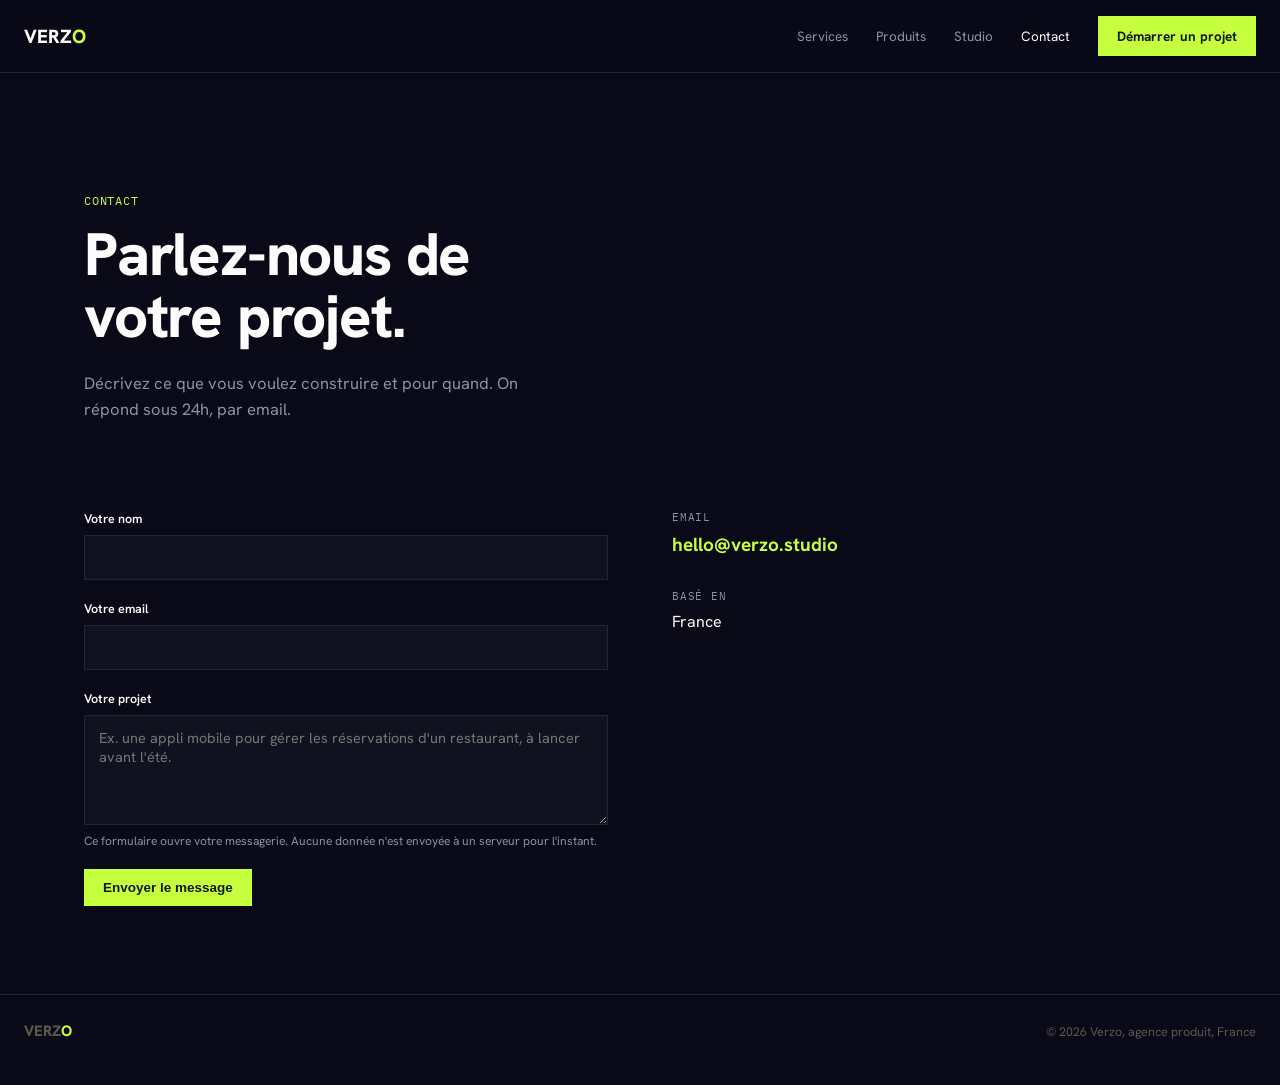
==== contact.html @ e253a52f "Initial Verzo site Static zero-build site: home, services, produits, studio, contact." ====
<!doctype html>
<html lang="fr">
<head>
<meta charset="utf-8">
<meta name="viewport" content="width=device-width, initial-scale=1">
<title>Contact · Verzo</title>
<meta name="description" content="Un projet en tête ? Écrivez à Verzo, réponse sous 24h.">
<link rel="stylesheet" href="styles.css">
</head>
<body>

<nav>
  <a href="index.html" class="logo">VERZ<span class="dot">O</span></a>
  <div class="navlinks">
    <a href="services.html" class="navlink">Services</a>
    <a href="produits.html" class="navlink">Produits</a>
    <a href="studio.html" class="navlink">Studio</a>
    <a href="contact.html" class="navlink active">Contact</a>
    <a class="btn-primary" href="mailto:hello@verzo.studio">Démarrer un projet</a>
  </div>
</nav>

<header class="page-header" style="padding-bottom:0;">
  <div class="wrap">
    <span class="kicker mono">Contact</span>
    <h1>Parlez-nous de votre projet.</h1>
    <p>Décrivez ce que vous voulez construire et pour quand. On répond sous 24h, par email.</p>
  </div>
</header>

<section class="on-black reveal">
  <div class="wrap two-col-even">
    <form action="mailto:hello@verzo.studio" method="post" enctype="text/plain" style="display:flex; flex-direction:column; gap:20px;">
      <div class="field">
        <label for="name">Votre nom</label>
        <input id="name" name="name" type="text" required>
      </div>
      <div class="field">
        <label for="email">Votre email</label>
        <input id="email" name="email" type="email" required>
      </div>
      <div class="field">
        <label for="project">Votre projet</label>
        <textarea id="project" name="project" placeholder="Ex. une appli mobile pour gérer les réservations d'un restaurant, à lancer avant l'été." required></textarea>
        <span class="msg-help">Ce formulaire ouvre votre messagerie. Aucune donnée n'est envoyée à un serveur pour l'instant.</span>
      </div>
      <button type="submit" class="btn-primary" style="width:fit-content;">Envoyer le message</button>
    </form>

    <div>
      <div style="margin-bottom:32px;">
        <div class="mono" style="font-size:11px; color:var(--grey); margin-bottom:8px;">Email</div>
        <a href="mailto:hello@verzo.studio" style="font-size:19px; font-weight:700; color:var(--lime);">hello@verzo.studio</a>
      </div>
      <div>
        <div class="mono" style="font-size:11px; color:var(--grey); margin-bottom:8px;">Basé en</div>
        <div style="font-size:16px;">France</div>
      </div>
    </div>
  </div>
</section>

<footer>
  <a href="index.html" class="logo">VERZ<span style="color:var(--lime);">O</span></a>
  <div>© 2026 Verzo, agence produit, France</div>
</footer>

<script src="script.js" defer></script>
</body>
</html>
---- styles.css ----
@import url('https://fonts.googleapis.com/css2?family=Hanken+Grotesk:wght@500;600;700;800&family=IBM+Plex+Mono:wght@500;600&display=swap');

:root{
  --ink: oklch(15% 0.03 280);
  --ink-soft: oklch(19% 0.028 280);
  --line-dark: oklch(27% 0.025 280);
  --paper: oklch(97% 0.012 85);
  --paper-soft: oklch(94% 0.012 85);
  --line-light: oklch(89% 0.01 85);
  --grey: oklch(66% 0.02 280);
  --grey-2: oklch(46% 0.02 85);
  --white: oklch(99% 0 0);
  --lime: #C6FF3D;
  --lime-dark: #5E6A1F;
  --lime-ink: oklch(20% 0.05 126);
  --error: #C0392B;
}
*{box-sizing:border-box;}
html{scroll-behavior:smooth;}
body{
  margin:0;
  background:var(--ink);
  color:var(--white);
  font-family:'Hanken Grotesk', ui-sans-serif, system-ui, sans-serif;
  -webkit-font-smoothing:antialiased;
  overflow-x:hidden;
}
.wrap{max-width:1160px; margin:0 auto; padding-inline:24px;}
h1,h2,h3{font-weight:800; letter-spacing:-0.02em; line-height:1.03; text-wrap:balance; margin:0;}
p{margin:0;}
img,svg{max-width:100%;}
a{color:inherit; text-decoration:none;}
.mono{font-family:'IBM Plex Mono', ui-monospace, monospace; letter-spacing:0.07em; text-transform:uppercase;}

/* nav */
nav{
  position:sticky; top:env(safe-area-inset-top, 0px); z-index:30;
  display:flex; align-items:center; justify-content:space-between;
  padding:16px 24px;
  background:color-mix(in oklch, var(--ink) 88%, transparent);
  backdrop-filter:blur(10px);
  border-bottom:1px solid var(--line-dark);
}
.logo{font-weight:800; font-size:19px;}
.logo .dot{color:var(--lime);}
.navlinks{display:flex; align-items:center; gap:28px;}
.navlink{font-size:13.5px; color:var(--grey); transition:color .15s;}
.navlink:hover, .navlink.active{color:var(--white);}
.navlinks-mobile-toggle{display:none;}

.btn-primary{
  display:inline-flex; align-items:center; gap:8px;
  background:var(--lime); color:var(--lime-ink);
  font-weight:700; font-size:13.5px; padding:10px 18px;
  border:1px solid var(--lime); cursor:pointer;
}
.btn-primary:hover{background:transparent; color:var(--lime);}
.btn-outline-dark{
  display:inline-flex; align-items:center; gap:8px;
  background:transparent; color:var(--white);
  font-weight:600; font-size:13.5px; padding:9px 18px;
  border:1px solid var(--line-dark); cursor:pointer;
}
.btn-outline-dark:hover{border-color:var(--white);}
a:focus-visible, button:focus-visible{outline:2px solid var(--lime); outline-offset:2px;}

section{padding-block:88px;}
.on-black{background:var(--ink); color:var(--white);}
.on-white{background:var(--paper); color:var(--ink);}

.kicker{font-size:11.5px; color:var(--lime); display:block; margin-bottom:10px;}
.on-white .kicker{color:var(--lime-dark);}
.section-head{display:flex; justify-content:space-between; align-items:flex-end; gap:24px; margin-bottom:48px; flex-wrap:wrap;}
.section-head h2{font-size:clamp(28px, 4.2vw, 42px);}
.section-head p{max-width:34ch; font-size:14px; line-height:1.6; margin:0;}
.on-black .section-head p{color:var(--grey);}
.on-white .section-head p{color:var(--grey-2);}

/* page header (non-hero) */
.page-header{padding:120px 24px 48px;}
.page-header .kicker{margin-bottom:16px;}
.page-header h1{font-size:clamp(36px, 6vw, 60px); max-width:16ch;}
.page-header p{max-width:52ch; color:var(--grey); font-size:16.5px; line-height:1.6; margin-top:22px;}

/* services grid */
.services-grid{display:grid; grid-template-columns:repeat(2, 1fr); border-top:1px solid var(--line-light); border-left:1px solid var(--line-light);}
.service-card{border-right:1px solid var(--line-light); border-bottom:1px solid var(--line-light); padding:36px 34px; display:flex; flex-direction:column; gap:12px; min-height:210px;}
.service-card h3{font-size:23px; font-weight:700; letter-spacing:-0.01em;}
.service-card p{color:var(--grey-2); font-size:14.5px; line-height:1.6; max-width:36ch;}
.service-card ul{list-style:none; margin:8px 0 0; padding:0; display:flex; flex-direction:column; gap:6px;}
.service-card li{font-size:13.5px; color:var(--grey-2); padding-left:16px; position:relative;}
.service-card li::before{content:"·"; position:absolute; left:0; color:var(--lime-dark);}
@media (max-width:680px){.services-grid{grid-template-columns:1fr;}}

/* process timeline */
.process-list{position:relative; padding-left:28px;}
.process-list::before{content:""; position:absolute; left:5px; top:8px; bottom:8px; width:1px; background:var(--line-dark);}
.process-row{display:grid; grid-template-columns:140px 1fr; gap:24px; padding-bottom:44px; position:relative;}
.process-row:last-child{padding-bottom:0;}
.process-row .node{position:absolute; left:-28px; top:2px; width:11px; height:11px; background:var(--lime); border:2px solid var(--ink);}
.process-row .step{color:var(--lime); font-size:13.5px;}
.process-row p{color:var(--grey); font-size:15px; line-height:1.65; max-width:56ch;}
@media (max-width:680px){
  .process-row{grid-template-columns:1fr;}
}

/* why grid */
.why-grid{display:grid; grid-template-columns:repeat(3, 1fr); gap:1px; background:var(--line-light); border:1px solid var(--line-light);}
.why-card{background:var(--paper); padding:30px 28px;}
.why-card .idx{font-size:12px; color:var(--lime-dark); display:block; margin-bottom:16px;}
.why-card h3{font-size:19px; font-weight:700; letter-spacing:-0.01em;}
.why-card p{color:var(--grey-2); font-size:14px; line-height:1.65; margin-top:10px;}
@media (max-width:780px){.why-grid{grid-template-columns:1fr;}}

/* contact */
.contact-inner{border:1px solid var(--line-dark); padding:64px 44px;}
.contact-inner h2{font-size:clamp(30px, 5.6vw, 50px); max-width:15ch;}
.contact-inner p{color:var(--grey); max-width:48ch; font-size:15px; line-height:1.6; margin-top:16px;}
.contact-email{display:inline-flex; align-items:center; gap:12px; margin-top:32px; font-weight:800; font-size:clamp(22px, 3.6vw, 30px); color:var(--lime);}
.contact-email:hover{color:var(--white);}

.field{display:flex; flex-direction:column; gap:8px;}
.field label{font-size:12.5px; font-weight:600;}
.field input, .field textarea{
  font-family:'Hanken Grotesk', sans-serif; font-size:14.5px; padding:12px 14px;
  border:1px solid var(--line-dark); background:var(--ink-soft); color:var(--white); outline:none;
}
.field textarea{resize:vertical; min-height:110px;}
.field input:focus, .field textarea:focus{border-color:var(--lime); box-shadow:0 0 0 3px color-mix(in oklch, var(--lime) 30%, transparent);}
.field .msg-help{font-size:12px; color:var(--grey);}

.projects-grid{display:grid; grid-template-columns:repeat(3, 1fr); gap:20px;}
.project-card-empty{border:1px dashed var(--line-dark); padding:32px; min-height:200px; display:flex; flex-direction:column; justify-content:space-between;}
.project-card-empty .label{font-weight:700; font-size:18px; color:var(--grey); margin-top:8px;}
@media (max-width:780px){.projects-grid{grid-template-columns:1fr;}}

.wordmark-huge{
  font-weight:800; letter-spacing:-0.02em;
  font-size:clamp(64px, 16vw, 220px); line-height:0.8;
  color:var(--white); white-space:nowrap; overflow:hidden;
  margin-top:48px; padding-left:4px;
}
.wordmark-huge .dot{color:var(--lime);}

footer{padding:26px 24px 44px; border-top:1px solid var(--line-dark); display:flex; justify-content:space-between; align-items:center; gap:16px; flex-wrap:wrap; color:var(--grey-2); font-size:12.5px;}
footer .logo{font-size:15px;}

.two-col{display:grid; grid-template-columns:1.15fr 0.85fr; gap:64px; align-items:start;}
.two-col-even{display:grid; grid-template-columns:1fr 1fr; gap:64px; align-items:start;}
.card-split{display:grid; grid-template-columns:1fr auto; gap:32px; align-items:start;}

@media (max-width:760px){
  nav{flex-wrap:wrap; row-gap:12px;}
  .navlinks{gap:14px; flex-wrap:wrap; justify-content:flex-end;}
  header[style], .page-header{padding-left:20px; padding-right:20px;}
  .two-col, .two-col-even{grid-template-columns:1fr; gap:40px;}
  .card-split{grid-template-columns:1fr; gap:24px;}
}

/* scroll reveal */
.reveal{opacity:0; transform:translateY(24px); transition:opacity .7s cubic-bezier(.2,.7,.3,1), transform .7s cubic-bezier(.2,.7,.3,1);}
.reveal.is-visible{opacity:1; transform:translateY(0);}
.reveal-stagger > *{opacity:0; transform:translateY(18px); transition:opacity .6s ease, transform .6s ease;}
.reveal-stagger.is-visible > *{opacity:1; transform:translateY(0);}
.reveal-stagger.is-visible > *:nth-child(1){transition-delay:.05s;}
.reveal-stagger.is-visible > *:nth-child(2){transition-delay:.12s;}
.reveal-stagger.is-visible > *:nth-child(3){transition-delay:.19s;}
.reveal-stagger.is-visible > *:nth-child(4){transition-delay:.26s;}
@media (prefers-reduced-motion: reduce){
  html{scroll-behavior:auto;}
  .reveal, .reveal-stagger > *{transition:none; opacity:1; transform:none;}
}

/* terminal */
.terminal{background:var(--ink-soft); border:1px solid var(--line-dark);}
.terminal-bar{display:flex; align-items:center; gap:8px; padding:14px 18px; border-bottom:1px solid var(--line-dark);}
.terminal-dot{width:8px; height:8px; border-radius:50%; background:var(--line-dark); display:inline-block;}
.terminal-title{font-size:10.5px; color:var(--grey); margin-left:6px;}
.terminal-body{padding:24px 22px; font-family:'IBM Plex Mono', monospace; font-size:13px; line-height:2.1; min-height:170px;}
.terminal-cmd{color:var(--grey);}
.terminal-cmd .cursor{display:inline-block; width:7px; height:14px; background:var(--lime); margin-left:2px; animation:blink 1s step-end infinite; vertical-align:-2px;}
.terminal-line{display:flex; justify-content:space-between; opacity:0; transform:translateY(4px); transition:opacity .3s ease, transform .3s ease;}
.terminal-line.shown{opacity:1; transform:translateY(0);}
.terminal-line .label{color:var(--white);}
.terminal-line .status{color:var(--grey);}
.terminal-line .status.done{color:var(--lime);}
@keyframes blink{50%{opacity:0;}}
@media (prefers-reduced-motion: reduce){
  .terminal-cmd .cursor{animation:none;}
  .terminal-line{transition:none;}
}
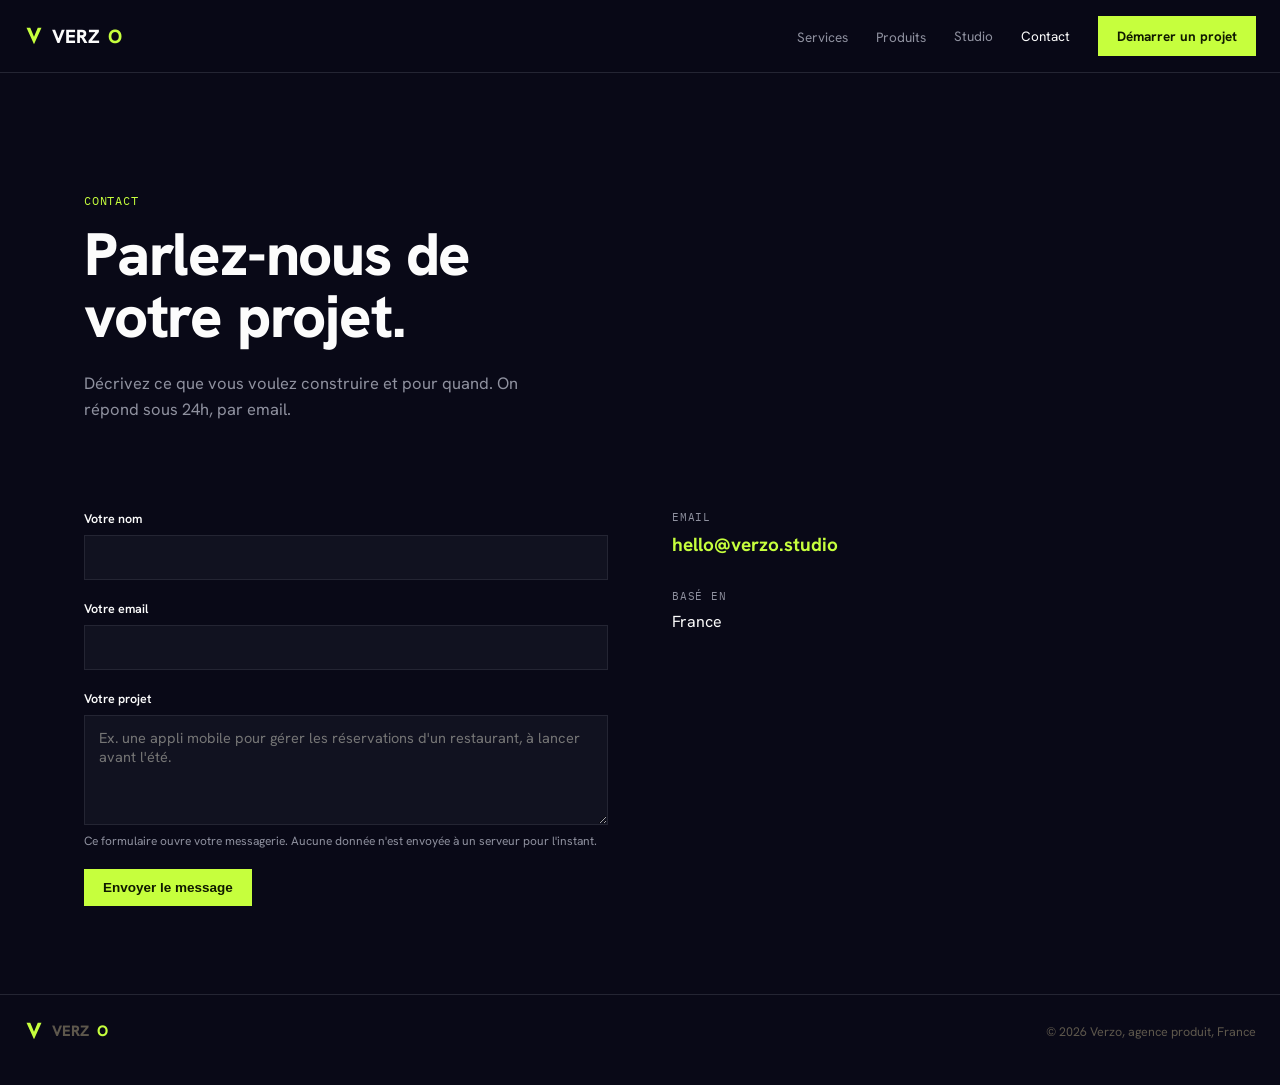
==== commit bca54d7c: "New graphic V mark, hover dropdowns for Services/Produits Replace the thin chevron favicon with a bo" ====
--- a/contact.html
+++ b/contact.html
@@ -5,15 +5,60 @@
 <meta name="viewport" content="width=device-width, initial-scale=1">
 <title>Contact · Verzo</title>
 <meta name="description" content="Un projet en tête ? Écrivez à Verzo, réponse sous 24h.">
+<link rel="icon" href="favicon.svg" type="image/svg+xml">
+<link rel="icon" href="favicon-32.png" sizes="32x32" type="image/png">
+<link rel="icon" href="favicon-16.png" sizes="16x16" type="image/png">
+<link rel="apple-touch-icon" href="apple-touch-icon.png">
+<meta property="og:type" content="website">
+<meta property="og:title" content="Contact · Verzo">
+<meta property="og:description" content="Un projet en tête ? Écrivez à Verzo, réponse sous 24h.">
+<meta property="og:image" content="brand/og-image.png">
+<meta name="twitter:card" content="summary_large_image">
 <link rel="stylesheet" href="styles.css">
 </head>
 <body>
 
 <nav>
-  <a href="index.html" class="logo">VERZ<span class="dot">O</span></a>
+  <a href="index.html" class="logo">
+    <svg width="20" height="20" viewBox="0 0 24 24" aria-hidden="true"><polygon points="3,2 12,22 21,2 16.5,2 12,13 7.5,2" fill="#C6FF3D"/></svg>
+    VERZ<span class="dot">O</span>
+  </a>
   <div class="navlinks">
-    <a href="services.html" class="navlink">Services</a>
-    <a href="produits.html" class="navlink">Produits</a>
+    <div class="nav-has-dropdown">
+      <a href="services.html" class="navlink">Services</a>
+      <div class="nav-dropdown">
+        <a class="nav-dropdown-item" href="services.html#mobile">
+          <svg aria-hidden="true" width="20" height="20" viewBox="0 0 24 24" fill="none" stroke="var(--white)" stroke-width="1.5" stroke-linecap="round" stroke-linejoin="round"><rect x="7" y="2" width="10" height="20" rx="2"/><line x1="11" y1="18" x2="13" y2="18"/></svg>
+          <div class="title">Mobile App</div>
+          <div class="desc">iOS et Android, natif ou cross-platform.</div>
+        </a>
+        <a class="nav-dropdown-item" href="services.html#website">
+          <svg aria-hidden="true" width="20" height="20" viewBox="0 0 24 24" fill="none" stroke="var(--white)" stroke-width="1.5" stroke-linecap="round" stroke-linejoin="round"><rect x="2" y="4" width="20" height="16" rx="2"/><line x1="2" y1="9" x2="22" y2="9"/></svg>
+          <div class="title">Website</div>
+          <div class="desc">Sites rapides, pensés pour convertir.</div>
+        </a>
+        <a class="nav-dropdown-item" href="services.html#brand">
+          <svg aria-hidden="true" width="20" height="20" viewBox="0 0 24 24" fill="none" stroke="var(--white)" stroke-width="1.5" stroke-linecap="round" stroke-linejoin="round"><path d="M4 20l4-1 10-10-3-3L5 16l-1 4z"/><path d="M14 6l3 3"/></svg>
+          <div class="title">Brand Identity</div>
+          <div class="desc">Logo, charte, ton de voix.</div>
+        </a>
+        <a class="nav-dropdown-item" href="services.html#software">
+          <svg aria-hidden="true" width="20" height="20" viewBox="0 0 24 24" fill="none" stroke="var(--white)" stroke-width="1.5" stroke-linecap="round" stroke-linejoin="round"><rect x="2" y="4" width="20" height="16" rx="2"/><polyline points="6 9 10 12 6 15"/><line x1="12" y1="15" x2="17" y2="15"/></svg>
+          <div class="title">Custom Software</div>
+          <div class="desc">Outils internes, dashboards, automatisations.</div>
+        </a>
+      </div>
+    </div>
+    <div class="nav-has-dropdown">
+      <a href="produits.html" class="navlink">Produits</a>
+      <div class="nav-dropdown nav-dropdown-single">
+        <a class="nav-dropdown-item" href="produits.html">
+          <svg aria-hidden="true" width="20" height="20" viewBox="0 0 24 24" fill="none" stroke="var(--white)" stroke-width="1.5" stroke-linecap="round" stroke-linejoin="round"><polyline points="3 17 9 11 13 15 21 6"/><polyline points="14 6 21 6 21 13"/></svg>
+          <div class="title">Solen <span style="color:var(--lime); font-weight:600;">· Coming soon</span></div>
+          <div class="desc">IA d'analyse comportementale pour sites web, en développement.</div>
+        </a>
+      </div>
+    </div>
     <a href="studio.html" class="navlink">Studio</a>
     <a href="contact.html" class="navlink active">Contact</a>
     <a class="btn-primary" href="mailto:hello@verzo.studio">Démarrer un projet</a>
@@ -61,7 +106,10 @@
 </section>
 
 <footer>
-  <a href="index.html" class="logo">VERZ<span style="color:var(--lime);">O</span></a>
+  <a href="index.html" class="logo">
+    <svg width="20" height="20" viewBox="0 0 24 24" aria-hidden="true"><polygon points="3,2 12,22 21,2 16.5,2 12,13 7.5,2" fill="#C6FF3D"/></svg>
+    VERZ<span class="dot">O</span>
+  </a>
   <div>© 2026 Verzo, agence produit, France</div>
 </footer>
 
--- a/styles.css
+++ b/styles.css
@@ -41,12 +41,41 @@
   backdrop-filter:blur(10px);
   border-bottom:1px solid var(--line-dark);
 }
-.logo{font-weight:800; font-size:19px;}
+.logo{display:inline-flex; align-items:center; gap:8px; font-weight:800; font-size:19px;}
 .logo .dot{color:var(--lime);}
+.logo svg{flex-shrink:0;}
 .navlinks{display:flex; align-items:center; gap:28px;}
 .navlink{font-size:13.5px; color:var(--grey); transition:color .15s;}
 .navlink:hover, .navlink.active{color:var(--white);}
 .navlinks-mobile-toggle{display:none;}
+
+/* nav hover dropdown */
+.nav-has-dropdown{position:relative;}
+.nav-dropdown{
+  position:absolute; top:100%; left:50%; transform:translate(-50%, 6px);
+  width:520px; margin-top:14px; padding:24px;
+  background:var(--ink-soft); border:1px solid var(--line-dark);
+  box-shadow:0 24px 48px rgba(0,0,0,0.45);
+  display:grid; grid-template-columns:repeat(2, 1fr); gap:1px; background-color:var(--line-dark);
+  opacity:0; visibility:hidden; transition:opacity .15s ease, transform .15s ease;
+  z-index:40;
+}
+.nav-dropdown::before{
+  content:""; position:absolute; top:-14px; left:0; right:0; height:14px;
+}
+.nav-has-dropdown:hover .nav-dropdown,
+.nav-has-dropdown:focus-within .nav-dropdown{
+  opacity:1; visibility:visible; transform:translate(-50%, 0);
+}
+.nav-dropdown-item{background:var(--ink-soft); padding:18px; display:flex; flex-direction:column; gap:8px; text-align:left;}
+.nav-dropdown-item svg{flex-shrink:0;}
+.nav-dropdown-item .title{font-weight:700; font-size:13.5px; color:var(--white);}
+.nav-dropdown-item .desc{font-size:12px; color:var(--grey); line-height:1.5;}
+.nav-dropdown-item:hover .title{color:var(--lime);}
+.nav-dropdown-single{grid-template-columns:1fr;}
+@media (max-width:900px){
+  .nav-dropdown{display:none;}
+}
 
 .btn-primary{
   display:inline-flex; align-items:center; gap:8px;
